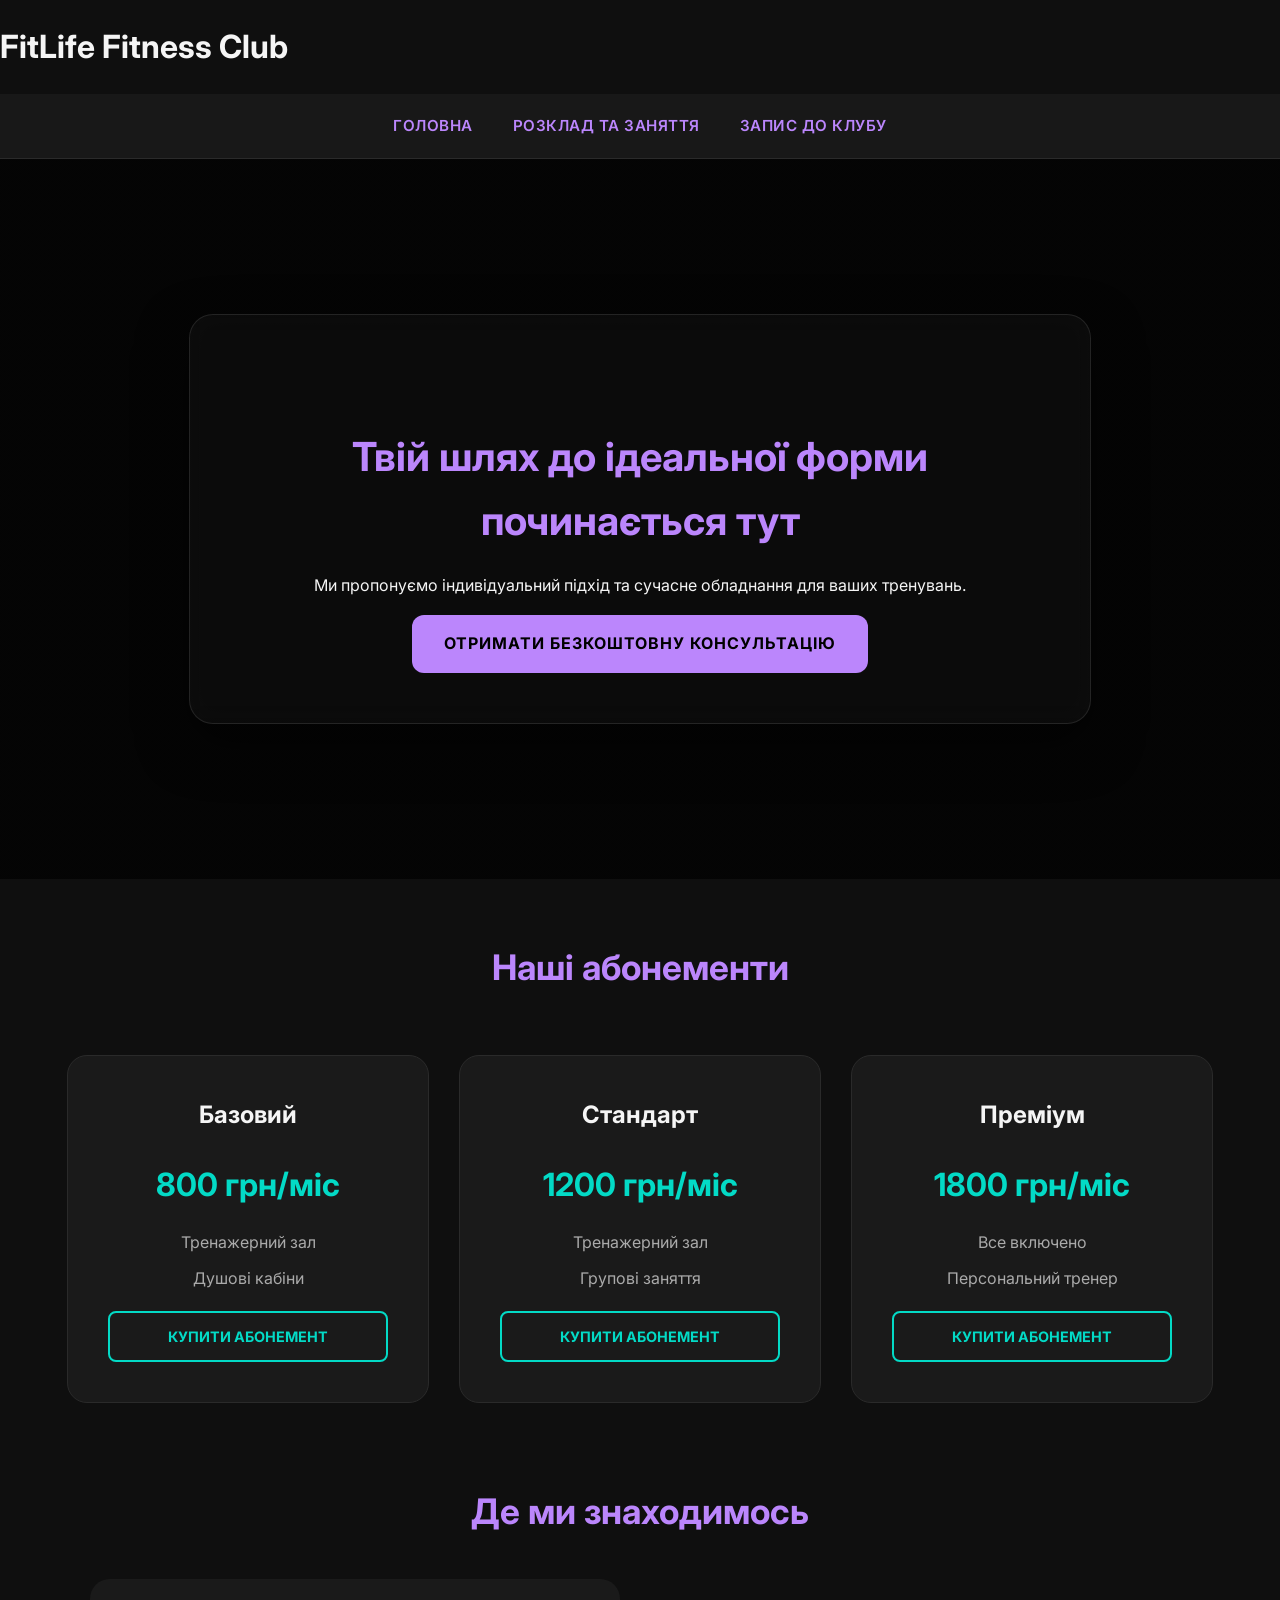
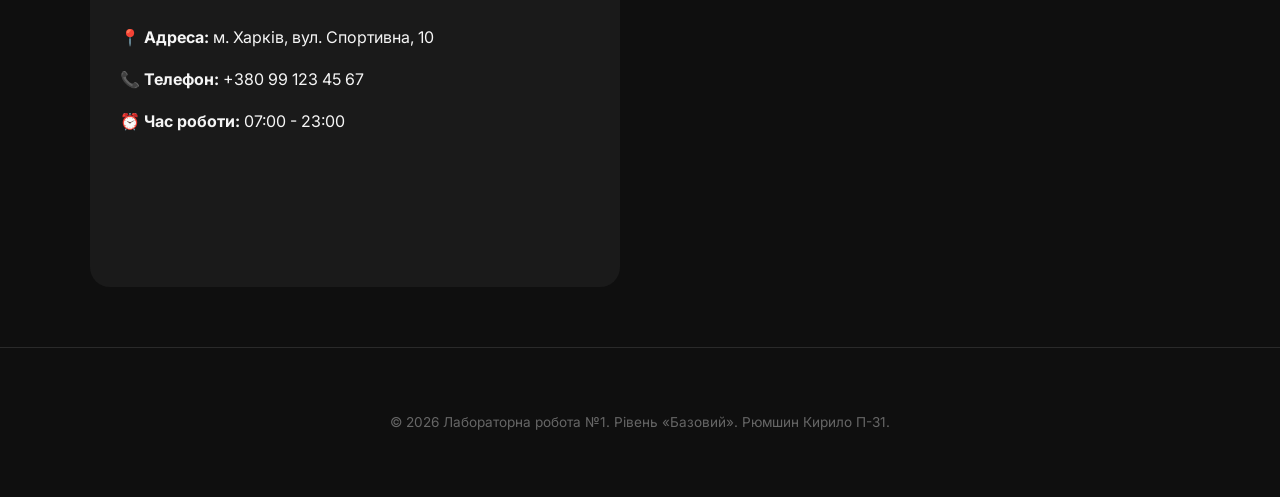
==== index.html @ debfa004 "Initial commit" ====
<!DOCTYPE html>
<html lang="uk">
  <head>
    <meta charset="UTF-8" />
    <meta name="viewport" content="width=device-width, initial-scale=1.0" />

    <meta
      name="description"
      content="FitLife — сучасний фітнес-клуб у Харкові. Професійне обладнання, розклад занять, вигідні абонементи та кваліфіковані тренери."
    />
    <meta property="og:title" content="FitLife — Твій шлях до сили" />
    <meta
      property="og:description"
      content="Сучасний фітнес-клуб із найкращим обладнанням."
    />
    <meta property="og:type" content="website" />

    <title>FitLife — Твій шлях до сили</title>

    <link rel="preconnect" href="https://fonts.googleapis.com" />
    <link rel="preconnect" href="https://fonts.gstatic.com" crossorigin />
    <link
      href="https://fonts.googleapis.com/css2?family=Inter:wght@400;700&display=swap"
      rel="stylesheet"
    />
    <link rel="stylesheet" href="styles.css" />
  </head>
  <body>
    <header>
      <h1>FitLife Fitness Club</h1>
    </header>

    <nav>
      <ul>
        <li><a href="index.html">Головна</a></li>
        <li><a href="catalog.html">Розклад та заняття</a></li>
        <li><a href="contact.html">Запис до клубу</a></li>
      </ul>
    </nav>

    <main>
      <section class="hero">
        <div class="hero-content">
          <h2>Твій шлях до ідеальної форми починається тут</h2>
          <p>
            Ми пропонуємо індивідуальний підхід та сучасне обладнання для ваших
            тренувань.
          </p>
          <a href="contact.html" class="cta-button"
            >Отримати безкоштовну консультацію</a
          >
        </div>
      </section>

      <section class="pricing">
        <h2>Наші абонементи</h2>
        <div class="price-cards">
          <article class="card">
            <h3>Базовий</h3>
            <p class="price">800 грн/міс</p>
            <ul>
              <li>Тренажерний зал</li>
              <li>Душові кабіни</li>
            </ul>
            <a
              href="contact.html"
              class="buy-button"
              aria-label="Купити базовий абонемент"
              >Купити абонемент</a
            >
          </article>

          <article class="card">
            <h3>Стандарт</h3>
            <p class="price">1200 грн/міс</p>
            <ul>
              <li>Тренажерний зал</li>
              <li>Групові заняття</li>
            </ul>
            <a
              href="contact.html"
              class="buy-button"
              aria-label="Купити стандартний абонемент"
              >Купити абонемент</a
            >
          </article>

          <article class="card">
            <h3>Преміум</h3>
            <p class="price">1800 грн/міс</p>
            <ul>
              <li>Все включено</li>
              <li>Персональний тренер</li>
            </ul>
            <a
              href="contact.html"
              class="buy-button"
              aria-label="Купити преміум абонемент"
              >Купити абонемент</a
            >
          </article>
        </div>
      </section>

      <section class="location">
        <h2>Де ми знаходимось</h2>
        <div class="location-container">
          <div class="address-info">
            <p>📍 <strong>Адреса:</strong> м. Харків, вул. Спортивна, 10</p>
            <p>
              📞 <strong>Телефон:</strong>
              <a
                href="tel:+380991234567"
                style="color: inherit; text-decoration: none"
                >+380 99 123 45 67</a
              >
            </p>
            <p>⏰ <strong>Час роботи:</strong> 07:00 - 23:00</p>
          </div>
          <div class="map">
            <iframe
              src="https://www.google.com/maps/embed?pb=!1m14!1m12!1m3!1d10258.423719114686!2d36.2327385!3d49.9935!2m3!1f0!2f0!3f0!3m2!1i1024!2i768!4f13.1!5e0!3m2!1suk!2sua!4v1700000000000"
              width="100%"
              height="300"
              style="border: 0"
              allowfullscreen=""
              loading="lazy"
              title="Карта розташування фітнес-клубу FitLife"
            >
            </iframe>
          </div>
        </div>
      </section>
    </main>

    <footer>
      <p>© 2026 Лабораторна робота №1. Рівень «Базовий». Рюмшин Кирило П-31.</p>
    </footer>
  </body>
</html>
---- styles.css ----
@import url("https://fonts.googleapis.com/css2?family=Inter:wght@300;400;600;700&display=swap");

body {
  margin: 0;
  padding: 0;
  font-family: "Inter", -apple-system, BlinkMacSystemFont, sans-serif;
  background-color: #0f0f0f;
  color: #f5f5f5;
  line-height: 1.6;
  -webkit-font-smoothing: antialiased;
}

nav {
  background: rgba(26, 26, 26, 0.95);
  padding: 1.2rem;
  position: sticky;
  top: 0;
  z-index: 1000;
  border-bottom: 1px solid #2a2a2a;
  backdrop-filter: blur(10px);
}

nav ul {
  list-style: none;
  display: flex;
  justify-content: center;
  margin: 0;
  padding: 0;
}

nav ul li {
  margin: 0 20px;
}

nav ul li a {
  color: #bb86fc;
  text-decoration: none;
  font-weight: 600;
  font-size: 0.95rem;
  transition: 0.3s;
  text-transform: uppercase;
  letter-spacing: 0.5px;
}

nav ul li a:hover {
  color: #03dac6;
}

.hero {
  position: relative;
  height: 80vh;
  display: flex;
  align-items: center;
  justify-content: center;
  text-align: center;
  background: linear-gradient(rgba(0, 0, 0, 0.7), rgba(0, 0, 0, 0.7)),
    url("https://images.unsplash.com/photo-1540497077202-7c8a3999166f?q=80&w=2070&auto=format&fit=crop");
  background-size: cover;
  background-position: center;
  background-attachment: fixed;
}

.hero-content {
  background: rgba(255, 255, 255, 0.03);
  backdrop-filter: blur(15px);
  padding: 50px;
  border-radius: 24px;
  border: 1px solid rgba(255, 255, 255, 0.1);
  max-width: 800px;
  box-shadow: 0 20px 50px rgba(0, 0, 0, 0.5);
}

.hero h2 {
  font-size: 2.5rem;
  margin-bottom: 20px;
  font-weight: 700;
}

.cta-button {
  display: inline-block;
  padding: 16px 32px;
  background-color: #bb86fc;
  color: #000;
  text-decoration: none;
  font-weight: 700;
  border-radius: 12px;
  transition: 0.3s ease;
  text-transform: uppercase;
  letter-spacing: 1px;
}

.cta-button:hover {
  background-color: #9965f4;
  transform: translateY(-3px);
  box-shadow: 0 10px 20px rgba(187, 134, 252, 0.3);
}

h2 {
  text-align: center;
  margin: 60px 0 40px;
  font-size: 2.2rem;
  color: #bb86fc;
  font-weight: 700;
}

.price-cards {
  display: flex;
  justify-content: center;
  flex-wrap: wrap;
  padding: 20px;
  gap: 30px;
}

.card {
  background: #1a1a1a;
  padding: 40px;
  border-radius: 20px;
  width: 280px;
  text-align: center;
  border: 1px solid #2a2a2a;
  transition: 0.3s ease;
}

.card:hover {
  border-color: #03dac6;
  transform: translateY(-10px);
  background: #222;
}

.card h3 {
  margin-top: 0;
  font-size: 1.5rem;
}

.price {
  font-size: 2rem;
  color: #03dac6;
  font-weight: 700;
  margin: 20px 0;
}

.card ul {
  list-style: none;
  padding: 0;
  color: #aaa;
}

.card ul li {
  margin-bottom: 10px;
}

.price-table {
  max-width: 1000px;
  margin: 40px auto;
  width: 90%;
  border-collapse: collapse;
  background: #1a1a1a;
  border-radius: 15px;
  overflow: hidden;
}

th,
td {
  padding: 18px;
  text-align: left;
  border-bottom: 1px solid #2a2a2a;
}

th {
  background: #252525;
  color: #bb86fc;
  text-transform: uppercase;
  font-size: 0.85rem;
  letter-spacing: 1px;
}

.contact-form {
  max-width: 600px;
  margin: 40px auto;
  background: #1a1a1a;
  padding: 30px;
  border-radius: 20px;
  border: 1px solid #2a2a2a;
}

fieldset {
  border: 1px solid #333;
  border-radius: 10px;
  margin-bottom: 20px;
  padding: 20px;
}

legend {
  color: #03dac6;
  font-weight: 600;
  padding: 0 10px;
}

.form-group {
  margin-bottom: 15px;
}

label {
  display: block;
  margin-bottom: 5px;
  color: #ccc;
}

input,
select,
textarea {
  width: 100%;
  padding: 12px;
  background: #0f0f0f;
  border: 1px solid #333;
  border-radius: 8px;
  color: #fff;
  box-sizing: border-box;
}

input:focus {
  outline: none;
  border-color: #bb86fc;
}

.btn-submit {
  width: 100%;
  padding: 15px;
  background: #03dac6;
  border: none;
  border-radius: 10px;
  font-weight: 700;
  cursor: pointer;
  transition: 0.3s;
}

.btn-submit:hover {
  background: #00bfa5;
}

.location-container {
  display: grid;
  grid-template-columns: 1fr 1fr;
  gap: 40px;
  max-width: 1100px;
  margin: 0 auto 60px;
  padding: 0 20px;
}

.address-info {
  background: #1a1a1a;
  padding: 30px;
  border-radius: 20px;
}

.map iframe {
  border-radius: 20px;
  border: 1px solid #2a2a2a;
}

footer {
  text-align: center;
  padding: 50px 20px;
  border-top: 1px solid #2a2a2a;
  color: #666;
  font-size: 0.85rem;
}

@media (max-width: 768px) {
  .location-container {
    grid-template-columns: 1fr;
  }
  .hero h2 {
    font-size: 1.8rem;
  }
}

.buy-button {
  display: block;
  margin-top: 20px;
  padding: 12px;
  background-color: transparent;
  color: #03dac6;
  text-decoration: none;
  border: 2px solid #03dac6;
  border-radius: 8px;
  font-weight: 700;
  font-size: 0.9rem;
  transition: 0.3s;
  text-transform: uppercase;
}

.buy-button:hover {
  background-color: #03dac6;
  color: #000;
}
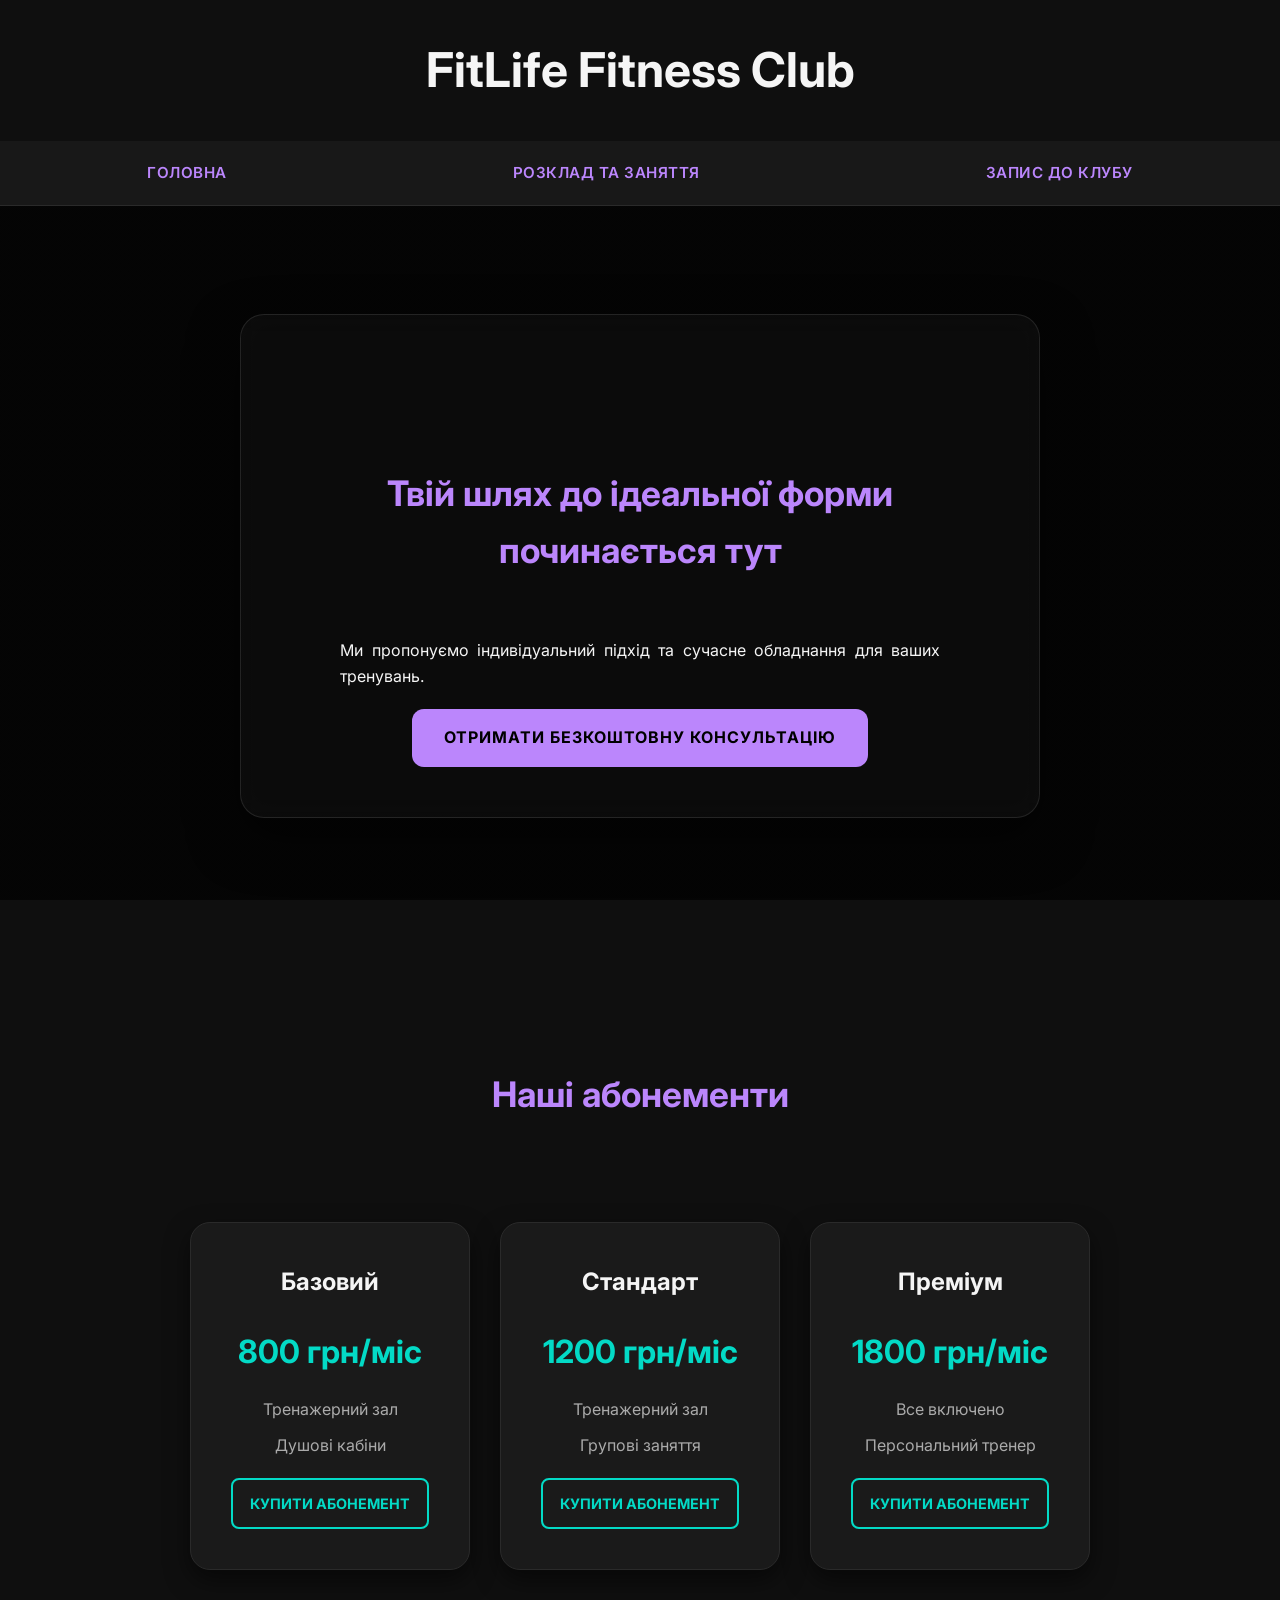
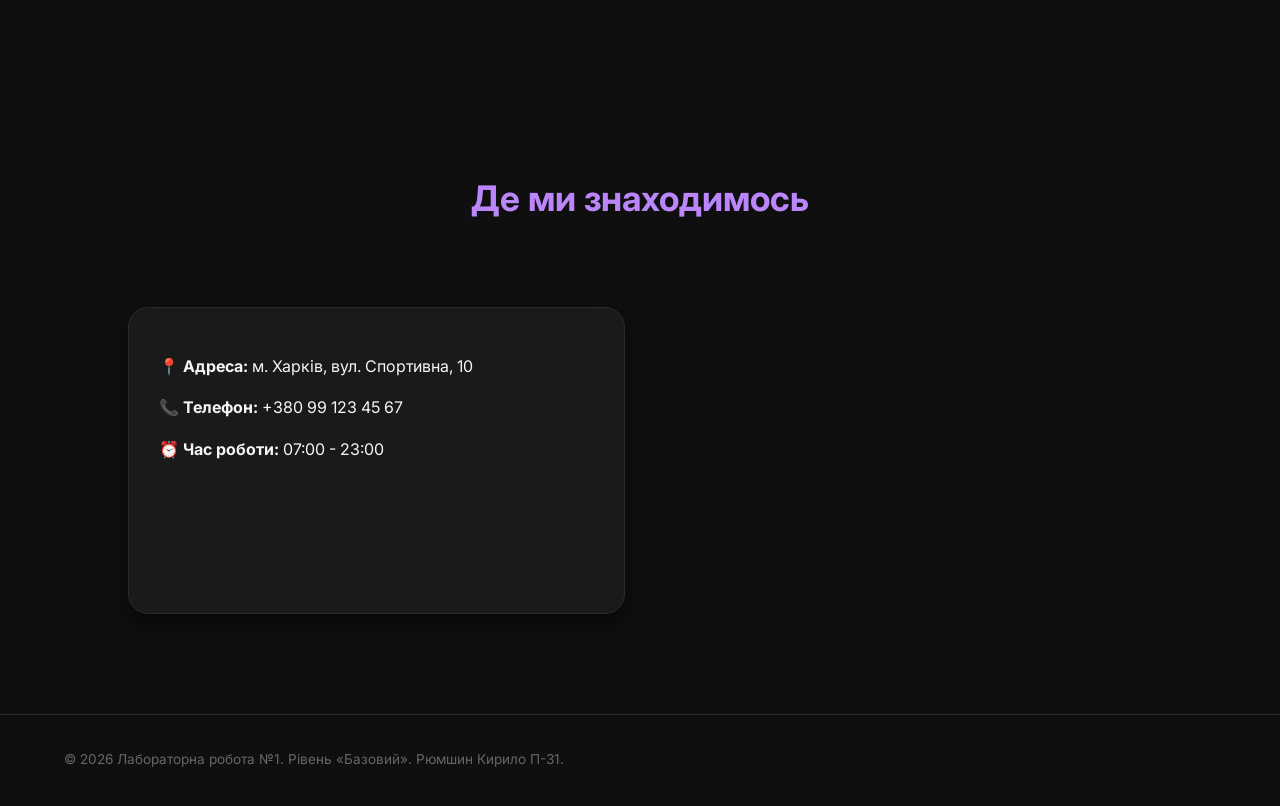
==== commit 516fcca0: "docs: виконано базовий рівень практичної роботи №1" ====
--- a/index.html
+++ b/index.html
@@ -23,7 +23,7 @@
       href="https://fonts.googleapis.com/css2?family=Inter:wght@400;700&display=swap"
       rel="stylesheet"
     />
-    <link rel="stylesheet" href="styles.css" />
+    <link rel="stylesheet" href="style3.css" />
   </head>
   <body>
     <header>
@@ -119,10 +119,9 @@
           </div>
           <div class="map">
             <iframe
-              src="https://www.google.com/maps/embed?pb=!1m14!1m12!1m3!1d10258.423719114686!2d36.2327385!3d49.9935!2m3!1f0!2f0!3f0!3m2!1i1024!2i768!4f13.1!5e0!3m2!1suk!2sua!4v1700000000000"
-              width="100%"
+              src="https://www.google.com/maps/embed?pb=1m14!1m12!1m3!1d10258.232738513049!2d36.2327385!3d49.9935!2m3!1f0!2f0!3f0!3m2!1i1024!2i768!4f13.1!5e0!3m2!1suk!2sua!4v1700000000000"
               height="300"
-              style="border: 0"
+              style="border: 0; width: 100%"
               allowfullscreen=""
               loading="lazy"
               title="Карта розташування фітнес-клубу FitLife"
--- a/style3.css
+++ b/style3.css
@@ -0,0 +1,100 @@
+@import url("styles.css");
+
+nav ul {
+  display: flex !important;
+  flex-direction: row !important;
+  justify-content: space-around !important;
+  gap: 1rem !important;
+  list-style: none !important;
+  padding: 0 !important;
+  margin: 0 !important;
+}
+
+nav ul li {
+  margin: 0 !important;
+}
+
+img {
+  max-width: 100% !important;
+  height: auto !important;
+}
+
+iframe,
+video {
+  max-width: 100% !important;
+}
+
+h1,
+h2 {
+  text-align: center !important;
+  font-size: 1.6rem !important;
+}
+
+main,
+.container {
+  padding: 10px !important;
+}
+
+.hero {
+  margin: 0 -10px !important;
+  width: auto !important;
+  background-size: cover;
+  background-position: center;
+}
+
+@media (min-width: 768px) {
+  nav ul {
+    flex-direction: row;
+    justify-content: space-around !important;
+    gap: 30px !important;
+  }
+
+  h1 {
+    font-size: 3rem !important;
+  }
+  h2 {
+    font-size: 2.2rem !important;
+  }
+
+  .container {
+    padding: 40px 10% !important;
+  }
+
+  main {
+    padding: 0 !important;
+  }
+
+  .hero {
+    margin: 0 !important;
+  }
+
+  .pricing,
+  .location,
+  h2 {
+    padding: 40px 10% !important;
+  }
+
+  .location-container {
+    display: grid !important;
+    grid-template-columns: 1fr 1fr;
+    gap: 30px;
+    padding: 0 !important;
+  }
+}
+
+footer {
+  display: flex !important;
+  flex-direction: column;
+  align-items: center;
+  gap: 1rem;
+  padding: 20px !important;
+  border-top: 1px solid #2a2a2a;
+}
+
+@media (min-width: 768px) {
+  footer {
+    flex-direction: row !important;
+    justify-content: space-between !important;
+    padding: 20px 5% !important;
+  }
+}
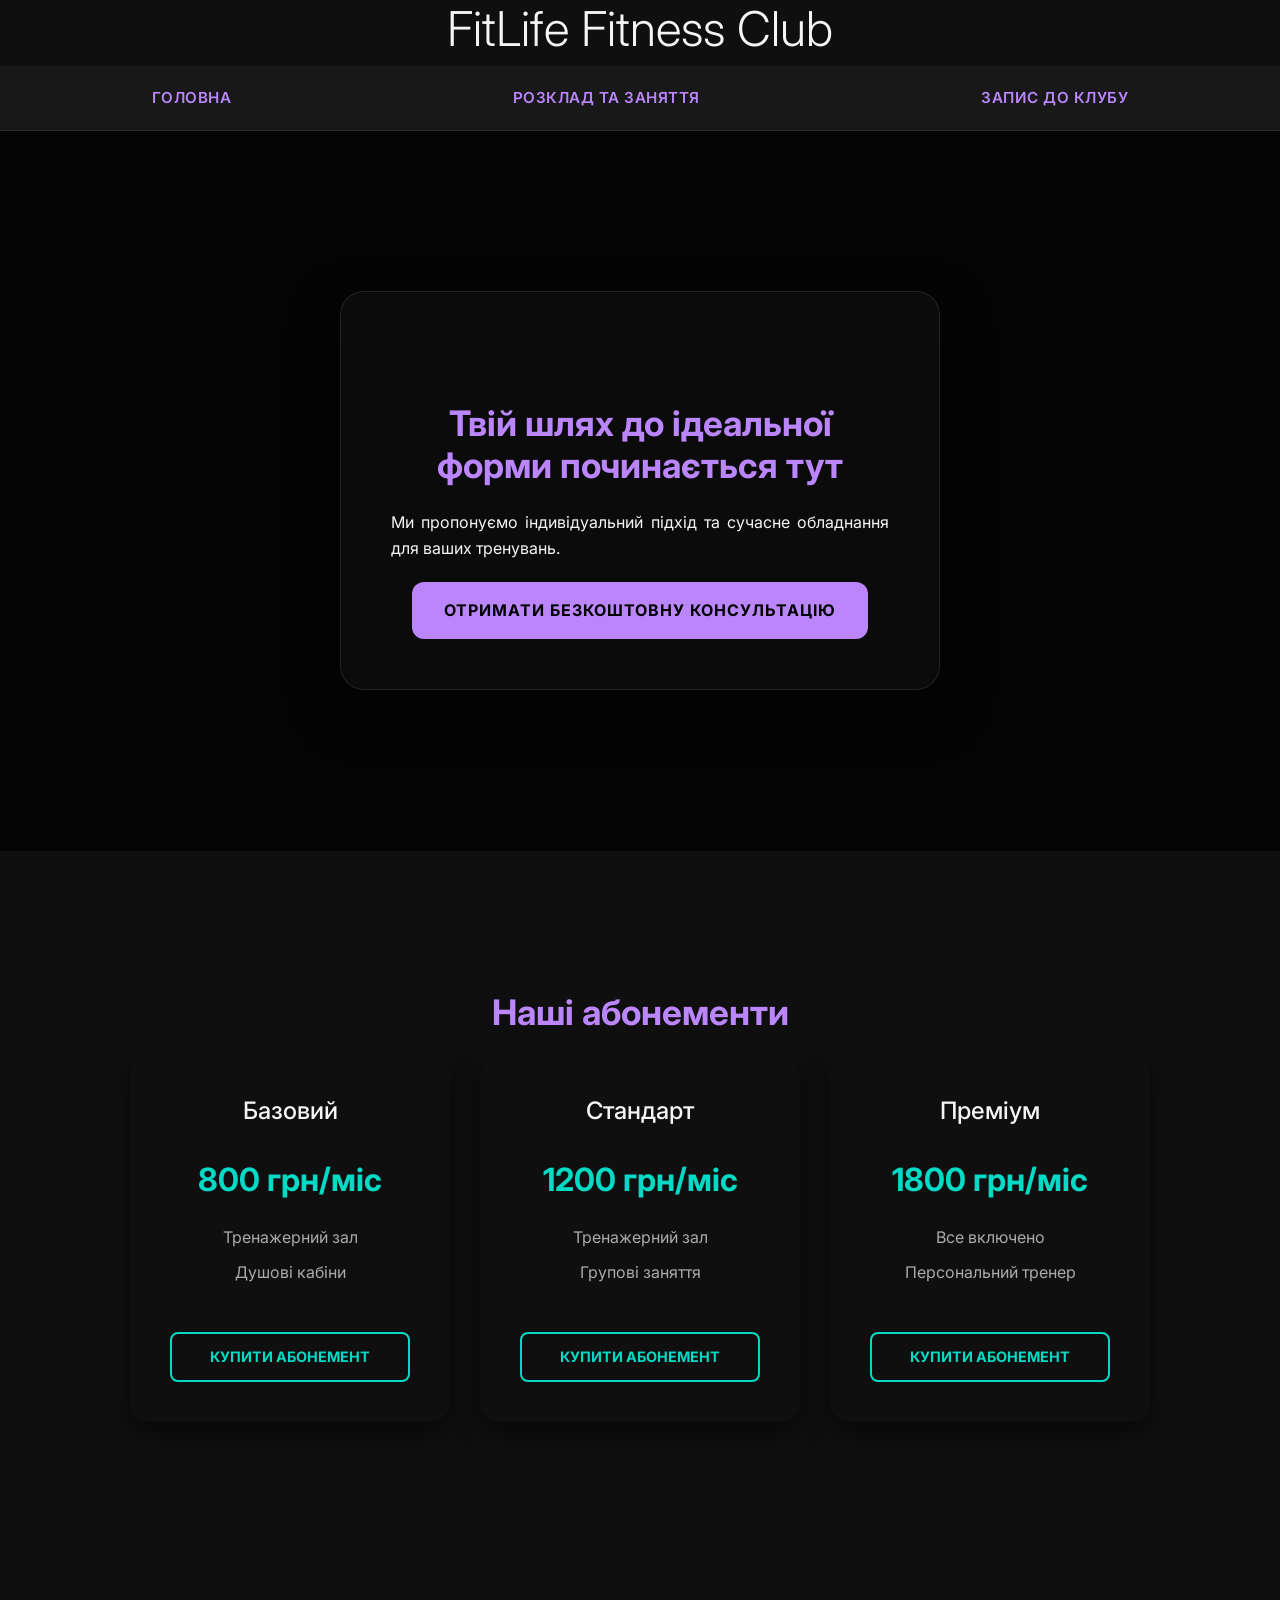
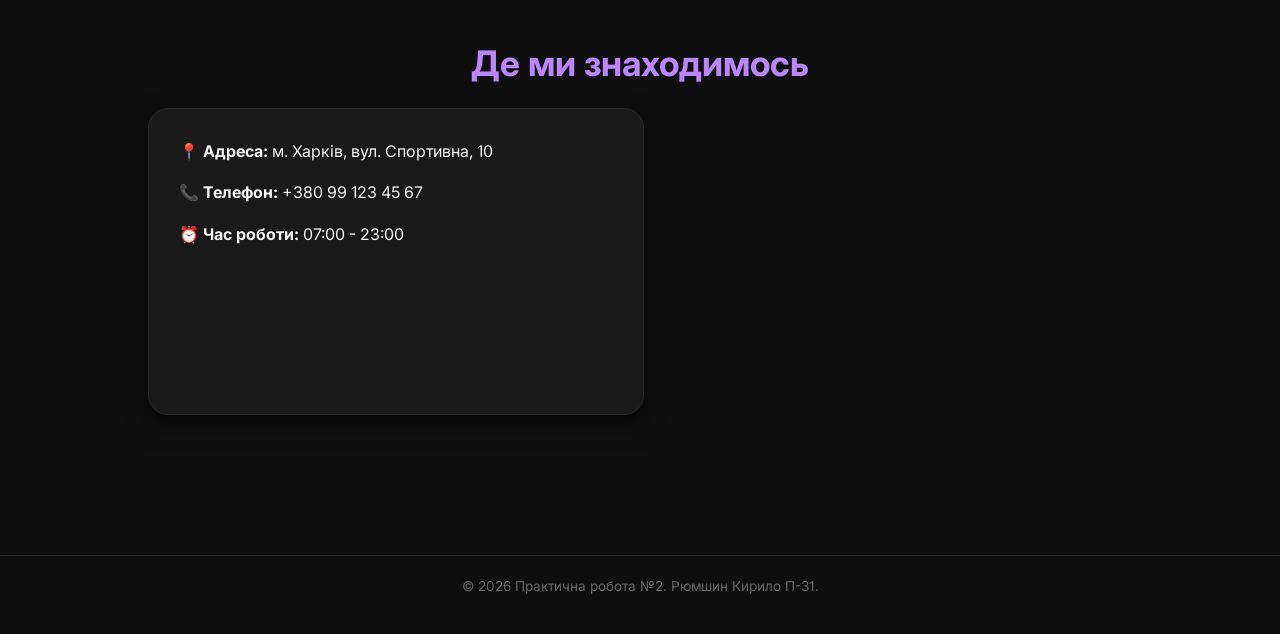
==== commit 9257536a: "Implement Bootstrap styling and grid system" ====
--- a/index.html
+++ b/index.html
@@ -6,28 +6,23 @@
 
     <meta
       name="description"
-      content="FitLife — сучасний фітнес-клуб у Харкові. Професійне обладнання, розклад занять, вигідні абонементи та кваліфіковані тренери."
+      content="FitLife — сучасний фітнес-клуб у Харкові."
     />
-    <meta property="og:title" content="FitLife — Твій шлях до сили" />
-    <meta
-      property="og:description"
-      content="Сучасний фітнес-клуб із найкращим обладнанням."
-    />
-    <meta property="og:type" content="website" />
 
     <title>FitLife — Твій шлях до сили</title>
 
-    <link rel="preconnect" href="https://fonts.googleapis.com" />
-    <link rel="preconnect" href="https://fonts.gstatic.com" crossorigin />
+    <!-- Bootstrap -->
     <link
-      href="https://fonts.googleapis.com/css2?family=Inter:wght@400;700&display=swap"
+      href="https://cdn.jsdelivr.net/npm/bootstrap@5.3.3/dist/css/bootstrap.min.css"
       rel="stylesheet"
     />
+
     <link rel="stylesheet" href="style3.css" />
   </head>
+
   <body>
     <header>
-      <h1>FitLife Fitness Club</h1>
+      <h1 class="display-4">FitLife Fitness Club</h1>
     </header>
 
     <nav>
@@ -41,83 +36,106 @@
     <main>
       <section class="hero">
         <div class="hero-content">
-          <h2>Твій шлях до ідеальної форми починається тут</h2>
+          <h2 class="text-center mb-4">
+            Твій шлях до ідеальної форми починається тут
+          </h2>
+
           <p>
             Ми пропонуємо індивідуальний підхід та сучасне обладнання для ваших
             тренувань.
           </p>
-          <a href="contact.html" class="cta-button"
-            >Отримати безкоштовну консультацію</a
-          >
+
+          <a href="contact.html" class="cta-button">
+            Отримати безкоштовну консультацію
+          </a>
         </div>
       </section>
 
       <section class="pricing">
-        <h2>Наші абонементи</h2>
-        <div class="price-cards">
-          <article class="card">
+        <h2 class="text-center mb-4">Наші абонементи</h2>
+
+        <div class="row g-4">
+          <article class="card col-md-4">
             <h3>Базовий</h3>
+
             <p class="price">800 грн/міс</p>
+
             <ul>
               <li>Тренажерний зал</li>
               <li>Душові кабіни</li>
             </ul>
+
             <a
               href="contact.html"
-              class="buy-button"
+              class="buy-button btn btn-primary"
               aria-label="Купити базовий абонемент"
-              >Купити абонемент</a
             >
+              Купити абонемент
+            </a>
           </article>
 
-          <article class="card">
+          <article class="card col-md-4">
             <h3>Стандарт</h3>
+
             <p class="price">1200 грн/міс</p>
+
             <ul>
               <li>Тренажерний зал</li>
               <li>Групові заняття</li>
             </ul>
+
             <a
               href="contact.html"
-              class="buy-button"
+              class="buy-button btn btn-primary"
               aria-label="Купити стандартний абонемент"
-              >Купити абонемент</a
             >
+              Купити абонемент
+            </a>
           </article>
 
-          <article class="card">
+          <article class="card col-md-4">
             <h3>Преміум</h3>
+
             <p class="price">1800 грн/міс</p>
+
             <ul>
               <li>Все включено</li>
               <li>Персональний тренер</li>
             </ul>
+
             <a
               href="contact.html"
-              class="buy-button"
+              class="buy-button btn btn-primary"
               aria-label="Купити преміум абонемент"
-              >Купити абонемент</a
             >
+              Купити абонемент
+            </a>
           </article>
         </div>
       </section>
 
       <section class="location">
-        <h2>Де ми знаходимось</h2>
-        <div class="location-container">
-          <div class="address-info">
+        <h2 class="text-center mb-4">Де ми знаходимось</h2>
+
+        <div class="location-container row">
+          <div class="address-info col-md-6">
             <p>📍 <strong>Адреса:</strong> м. Харків, вул. Спортивна, 10</p>
+
             <p>
               📞 <strong>Телефон:</strong>
+
               <a
                 href="tel:+380991234567"
                 style="color: inherit; text-decoration: none"
-                >+380 99 123 45 67</a
               >
+                +380 99 123 45 67
+              </a>
             </p>
+
             <p>⏰ <strong>Час роботи:</strong> 07:00 - 23:00</p>
           </div>
-          <div class="map">
+
+          <div class="map col-md-6">
             <iframe
               src="https://www.google.com/maps/embed?pb=1m14!1m12!1m3!1d10258.232738513049!2d36.2327385!3d49.9935!2m3!1f0!2f0!3f0!3m2!1i1024!2i768!4f13.1!5e0!3m2!1suk!2sua!4v1700000000000"
               height="300"
@@ -125,15 +143,16 @@
               allowfullscreen=""
               loading="lazy"
               title="Карта розташування фітнес-клубу FitLife"
-            >
-            </iframe>
+            ></iframe>
           </div>
         </div>
       </section>
     </main>
 
     <footer>
-      <p>© 2026 Лабораторна робота №1. Рівень «Базовий». Рюмшин Кирило П-31.</p>
+      <p>© 2026 Практична робота №2. Рюмшин Кирило П-31.</p>
     </footer>
+
+    <script src="https://cdn.jsdelivr.net/npm/bootstrap@5.3.3/dist/js/bootstrap.bundle.min.js"></script>
   </body>
 </html>
--- a/style3.css
+++ b/style3.css
@@ -1,4 +1,6 @@
 @import url("styles.css");
+
+/* NAVIGATION */
 
 nav ul {
   display: flex !important;
@@ -14,6 +16,8 @@
   margin: 0 !important;
 }
 
+/* MEDIA */
+
 img {
   max-width: 100% !important;
   height: auto !important;
@@ -24,63 +28,146 @@
   max-width: 100% !important;
 }
 
+/* TITLES */
+
 h1,
 h2 {
   text-align: center !important;
-  font-size: 1.6rem !important;
-}
-
-main,
-.container {
-  padding: 10px !important;
-}
+}
+
+/* CONTAINER */
+
+main.container {
+  max-width: 100% !important;
+  padding: 0 !important;
+}
+
+/* HERO */
 
 .hero {
-  margin: 0 -10px !important;
-  width: auto !important;
-  background-size: cover;
-  background-position: center;
-}
-
-@media (min-width: 768px) {
-  nav ul {
-    flex-direction: row;
-    justify-content: space-around !important;
-    gap: 30px !important;
-  }
-
-  h1 {
-    font-size: 3rem !important;
-  }
-  h2 {
-    font-size: 2.2rem !important;
-  }
-
-  .container {
-    padding: 40px 10% !important;
-  }
-
-  main {
-    padding: 0 !important;
-  }
-
-  .hero {
-    margin: 0 !important;
-  }
-
-  .pricing,
-  .location,
-  h2 {
-    padding: 40px 10% !important;
-  }
-
-  .location-container {
-    display: grid !important;
-    grid-template-columns: 1fr 1fr;
-    gap: 30px;
-    padding: 0 !important;
-  }
-}
+  width: 100% !important;
+  min-height: 700px !important;
+
+  display: flex;
+  align-items: center;
+
+  background-size: cover !important;
+  background-position: center !important;
+
+  margin: 0 !important;
+  padding: 0 10% !important;
+}
+
+/* HERO CONTENT */
+
+.hero-content {
+  max-width: 600px;
+}
+
+/* PRICING */
+
+.pricing {
+  padding: 80px 10% !important;
+}
+
+/* FIX BOOTSTRAP ROW */
+
+.pricing .row {
+  display: flex !important;
+  flex-wrap: nowrap !important;
+  justify-content: center !important;
+  gap: 30px !important;
+}
+
+/* FIX CARDS */
+
+.pricing .card {
+  flex: 1 1 300px !important;
+  max-width: 320px !important;
+
+  background: inherit !important;
+  color: inherit !important;
+  border: none !important;
+}
+
+/* LOCATION */
+
+.location {
+  padding: 80px 10% !important;
+}
+
+/* FIX LOCATION BLOCK */
+
+.location-container {
+  display: flex !important;
+  gap: 30px !important;
+  align-items: stretch !important;
+}
+
+/* ADDRESS */
+
+.address-info {
+  flex: 1 !important;
+}
+
+/* MAP */
+
+.map {
+  flex: 1 !important;
+}
+
+.map iframe {
+  width: 100% !important;
+  height: 300px !important;
+  border-radius: 12px;
+}
+
+/* TABLE */
+
+.table {
+  color: #eaeaea !important;
+  background-color: #1e1e1e !important;
+  border-color: #444 !important;
+}
+
+.table th {
+  background-color: #2b2b2b !important;
+  color: white !important;
+}
+
+.table-striped tbody tr:nth-of-type(odd) {
+  background-color: #252525 !important;
+}
+
+.table-striped tbody tr:nth-of-type(even) {
+  background-color: #1b1b1b !important;
+}
+
+.table td,
+.table th {
+  border-color: #444 !important;
+}
+
+/* FORM */
+
+.form-control {
+  background-color: inherit !important;
+  color: inherit !important;
+  border: 1px solid #555 !important;
+}
+
+.form-control::placeholder {
+  color: #999 !important;
+}
+
+/* BUTTON */
+
+.btn-primary {
+  background-color: inherit !important;
+  border-color: inherit !important;
+}
+
+/* FOOTER */
 
 footer {
   display: flex !important;
@@ -91,10 +178,51 @@
   border-top: 1px solid #2a2a2a;
 }
 
+@media (max-width: 992px) {
+  .pricing .row {
+    flex-wrap: wrap !important;
+  }
+
+  .location-container {
+    flex-direction: column !important;
+  }
+
+  .hero {
+    min-height: 500px !important;
+  }
+}
+
 @media (min-width: 768px) {
+  h1 {
+    font-size: 3rem !important;
+  }
+
+  h2 {
+    font-size: 2.2rem !important;
+  }
+
   footer {
     flex-direction: row !important;
     justify-content: space-between !important;
     padding: 20px 5% !important;
   }
 }
+
+html,
+body {
+  height: 100%;
+}
+
+body {
+  display: flex;
+  flex-direction: column;
+}
+
+main {
+  flex: 1;
+}
+
+footer {
+  text-align: center !important;
+  justify-content: center !important;
+}
